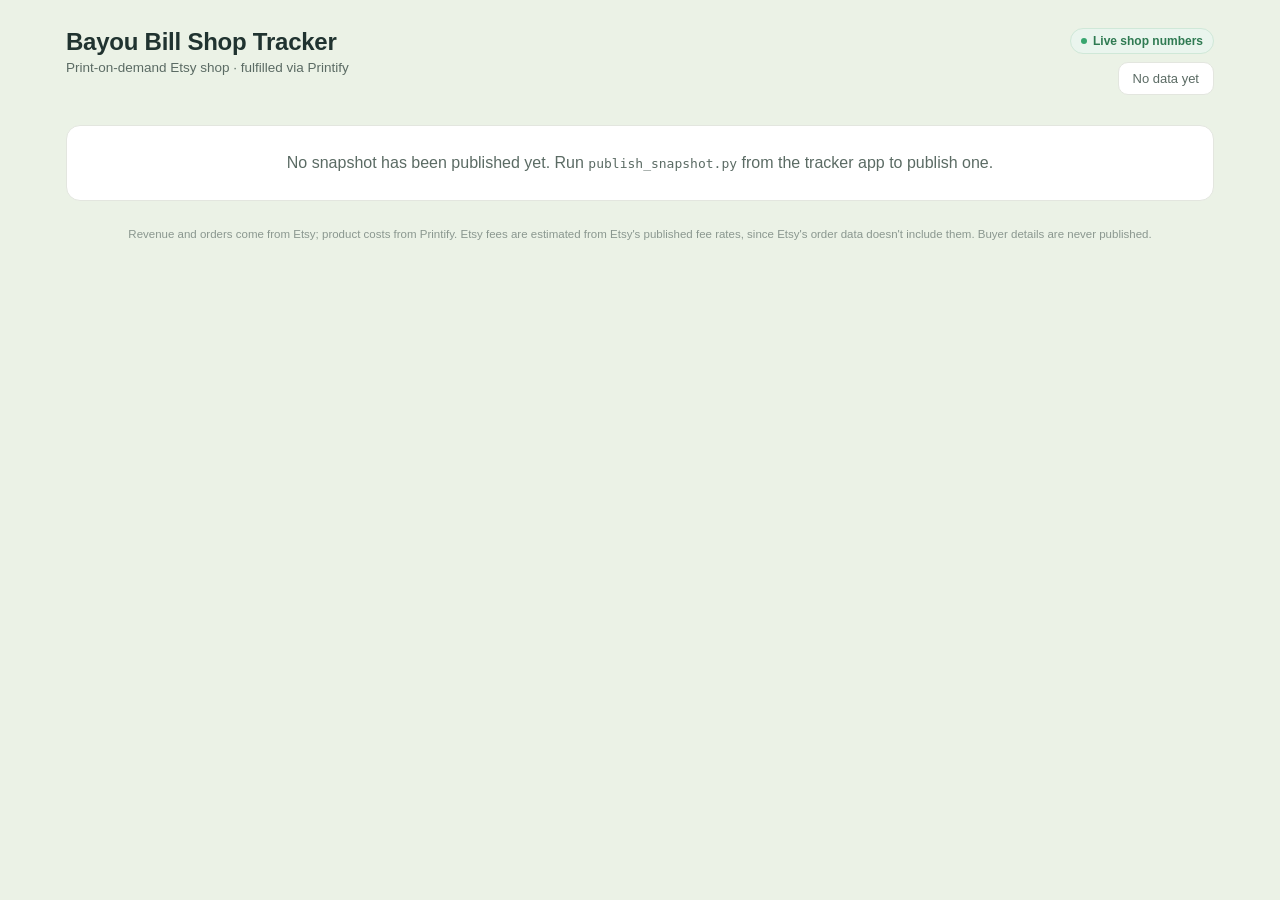
==== index.html @ ec4bc39f "Add public dashboard and snapshot publisher; untrack tracker.db - index.html renders data.json in th" ====
<!DOCTYPE html>
<html lang="en">
<head>
<meta charset="UTF-8">
<meta name="viewport" content="width=device-width, initial-scale=1.0">
<title>Bayou Bill Shop Tracker</title>
<meta name="description" content="Live sales, cost and profit numbers for the Bayou Bill Etsy shop.">
<link rel="icon" href="data:image/svg+xml,%3Csvg xmlns='http://www.w3.org/2000/svg' viewBox='0 0 32 32'%3E%3Crect width='32' height='32' rx='8' fill='%2300859b'/%3E%3Cpath d='M7 22l6-7 5 4 7-9' stroke='%23bce194' stroke-width='3' fill='none' stroke-linecap='round' stroke-linejoin='round'/%3E%3C/svg%3E">
<style>
  :root{
    --sage:#77b28c;
    --dteal:#00859b;
    --cteal:#00bfb8;
    --mgreen:#38a66f;
    --lygreen:#bce194;
    --pteal:#cce7eb;
    --owgreen:#ebf2e6;
    --cream:#f8ecdb;
    --lgray:#d9d9d6;
    --mgray:#b3b3b3;

    --ink:#203330;
    --ink-muted:#5b6b64;
    --ink-faint:#8a978f;
    --card:#ffffff;
    --border:#e3e6df;
  }
  *{box-sizing:border-box;}
  html,body{margin:0;padding:0;}
  body{
    background:var(--owgreen);
    color:var(--ink);
    font-family:-apple-system,BlinkMacSystemFont,"Segoe UI",Roboto,Helvetica,Arial,sans-serif;
    -webkit-font-smoothing:antialiased;
  }
  .wrap{max-width:1180px;margin:0 auto;padding:28px 16px 60px;}

  /* header */
  .header{display:flex;align-items:flex-start;justify-content:space-between;gap:16px;flex-wrap:wrap;margin-bottom:22px;}
  .header h1{font-size:24px;margin:0 0 4px;letter-spacing:-0.01em;}
  .header .sub{color:var(--ink-muted);font-size:13.5px;}
  .header-right{display:flex;flex-direction:column;align-items:flex-end;gap:8px;}
  @media (max-width:600px){ .header-right{align-items:flex-start;} }
  .live-badge{
    display:inline-flex;align-items:center;gap:6px;
    background:#eaf5ee;border:1px solid #cfe8d8;color:#2f7a52;
    font-size:12px;font-weight:600;padding:5px 10px;border-radius:999px;white-space:nowrap;
  }
  .live-badge .dot{width:6px;height:6px;border-radius:50%;background:var(--mgreen);}
  .range-pill{
    background:var(--card);border:1px solid var(--border);border-radius:10px;
    padding:8px 14px;font-size:13px;color:var(--ink-muted);
  }
  .range-pill strong{color:var(--ink);font-weight:600;}
  .updated{font-size:11.5px;color:var(--ink-faint);}

  /* kpi row */
  .kpi-grid{display:grid;grid-template-columns:repeat(6,1fr);gap:12px;margin-bottom:20px;}
  @media (max-width:980px){ .kpi-grid{grid-template-columns:repeat(3,1fr);} }
  @media (max-width:600px){ .kpi-grid{grid-template-columns:repeat(2,1fr);} }
  .kpi{background:var(--card);border:1px solid var(--border);border-radius:14px;padding:14px 14px 12px;}
  .kpi .label{font-size:11.5px;text-transform:uppercase;letter-spacing:.04em;color:var(--ink-faint);font-weight:600;margin-bottom:6px;}
  .kpi .value{font-size:22px;font-weight:700;color:var(--ink);line-height:1.1;font-variant-numeric:tabular-nums;}
  .kpi .delta{margin-top:6px;font-size:12px;color:var(--ink-muted);display:flex;align-items:center;gap:4px;}
  .kpi .delta svg{width:10px;height:10px;fill:var(--ink-faint);}
  .kpi .delta.good svg{fill:var(--mgreen);}
  .kpi .delta.good span{color:#2f7a52;}
  .kpi .delta.bad span{color:#8a6a2f;}

  /* card layout */
  .row{display:grid;grid-template-columns:2fr 1fr;gap:16px;margin-bottom:16px;}
  .row2{display:grid;grid-template-columns:1fr 1fr;gap:16px;margin-bottom:16px;}
  @media (max-width:900px){ .row,.row2{grid-template-columns:1fr;} }
  .card{background:var(--card);border:1px solid var(--border);border-radius:14px;padding:18px 18px 14px;position:relative;min-width:0;}
  .card h3{margin:0 0 2px;font-size:14.5px;font-weight:700;color:var(--ink);}
  .card .card-sub{font-size:12px;color:var(--ink-faint);margin-bottom:12px;}
  .empty{font-size:13px;color:var(--ink-faint);padding:20px 0;text-align:center;}

  /* svg charts */
  .chart-wrap{position:relative;}
  .chart-wrap svg{width:100%;height:auto;display:block;overflow:visible;}
  .gridline{stroke:var(--border);stroke-width:1;}
  .axis-label{fill:var(--ink-faint);font-size:10px;font-family:inherit;}
  .rev-line{fill:none;stroke:var(--dteal);stroke-width:2.5;stroke-linecap:round;stroke-linejoin:round;}
  .hover-dot{fill:var(--dteal);stroke:#fff;stroke-width:2;opacity:0;}
  .crosshair{stroke:var(--mgray);stroke-width:1;stroke-dasharray:3,3;opacity:0;}
  .m-rev{fill:var(--dteal);}
  .m-profit{fill:var(--lygreen);}
  .m-group:hover .m-rev{fill:var(--cteal);}
  .m-group:hover .m-profit{fill:var(--mgreen);}
  .key{display:flex;gap:14px;font-size:12px;color:var(--ink-muted);margin-top:8px;}
  .key span{display:inline-flex;align-items:center;gap:6px;}
  .key i{width:10px;height:10px;border-radius:3px;display:inline-block;}
  .tooltip{
    position:absolute;pointer-events:none;background:var(--ink);color:#fff;font-size:11.5px;
    padding:7px 10px;border-radius:8px;line-height:1.4;opacity:0;transform:translate(-50%,-100%);
    white-space:nowrap;z-index:5;transition:opacity .08s ease;
  }
  .tooltip b{font-weight:700;}
  .tooltip .t-label{color:var(--pteal);font-weight:600;}

  /* bar chart (products) */
  .bar-row{display:flex;align-items:center;gap:10px;margin-bottom:10px;}
  .bar-row:last-child{margin-bottom:0;}
  .bar-name{width:150px;flex:0 0 150px;font-size:12.5px;color:var(--ink);overflow:hidden;text-overflow:ellipsis;white-space:nowrap;}
  @media (max-width:600px){ .bar-name{width:110px;flex-basis:110px;} }
  .bar-track{flex:1;background:var(--owgreen);border-radius:6px;height:20px;min-width:0;}
  .bar-fill{height:100%;border-radius:6px;background:linear-gradient(90deg,var(--mgreen),var(--sage));min-width:2px;}
  .bar-value{font-size:12px;font-weight:700;color:var(--ink);white-space:nowrap;text-align:right;min-width:92px;}
  .bar-value small{display:block;font-weight:500;color:var(--ink-faint);font-size:11px;}

  /* donut */
  .donut-wrap{display:flex;align-items:center;gap:18px;flex-wrap:wrap;}
  #donutChart{flex:0 0 150px;width:150px;height:150px;}
  .donut-center-num{font-size:22px;font-weight:700;fill:var(--ink);}
  .donut-center-lbl{font-size:9.5px;fill:var(--ink-faint);}
  .legend{flex:1;min-width:160px;}
  .legend-item{display:flex;align-items:center;gap:8px;font-size:12.5px;padding:6px 0;border-bottom:1px dashed var(--border);}
  .legend-item:last-child{border-bottom:none;}
  .legend-swatch{width:10px;height:10px;border-radius:3px;flex:0 0 10px;}
  .legend-label{flex:1;color:var(--ink);}
  .legend-count{font-weight:700;color:var(--ink);}
  .legend-pct{color:var(--ink-faint);font-size:11px;width:38px;text-align:right;}

  /* orders table */
  .table-scroll{overflow-x:auto;}
  table{width:100%;border-collapse:collapse;font-size:13px;}
  th{text-align:left;font-size:11px;text-transform:uppercase;letter-spacing:.03em;color:var(--ink-faint);font-weight:600;padding:0 10px 8px;border-bottom:1px solid var(--border);white-space:nowrap;}
  td{padding:9px 10px;border-bottom:1px solid var(--border);color:var(--ink);}
  tr:last-child td{border-bottom:none;}
  td.date{color:var(--ink-muted);white-space:nowrap;font-variant-numeric:tabular-nums;}
  .num{text-align:right;font-variant-numeric:tabular-nums;}
  @media (max-width:600px){ .col-units{display:none;} th,td{padding-left:6px;padding-right:6px;} td.date{white-space:normal;} .status-badge{padding:3px 7px;gap:4px;} }
  .amt{font-weight:700;}
  .status-badge{display:inline-flex;align-items:center;gap:6px;font-size:11.5px;font-weight:600;padding:3px 9px;border-radius:999px;white-space:nowrap;}
  .status-dot{width:7px;height:7px;border-radius:50%;flex:0 0 7px;}
  .status-shipped{background:#eaf5ee;color:#2f7a52;}
  .status-shipped .status-dot{background:var(--mgreen);}
  .status-paid{background:#e2f0f3;color:#00647a;}
  .status-paid .status-dot{background:var(--dteal);}
  .status-unpaid{background:#f0f0ef;color:#6b6b68;}
  .status-unpaid .status-dot{background:var(--mgray);}

  .note{
    background:var(--cream);border:1px solid #ecd9b8;color:#7a5a23;border-radius:10px;
    padding:10px 14px;font-size:12.5px;margin-bottom:16px;
  }
  .foot-note{margin-top:24px;font-size:11.5px;color:var(--ink-faint);text-align:center;line-height:1.6;}
  .error{background:var(--card);border:1px solid var(--border);border-radius:14px;padding:28px;text-align:center;color:var(--ink-muted);}
</style>
</head>
<body>
<div class="wrap">

  <div class="header">
    <div>
      <h1>Bayou Bill Shop Tracker</h1>
      <div class="sub">Print-on-demand Etsy shop &middot; fulfilled via Printify</div>
    </div>
    <div class="header-right">
      <span class="live-badge"><span class="dot"></span>Live shop numbers</span>
      <div class="range-pill" id="rangePill">Loading&hellip;</div>
      <div class="updated" id="updated"></div>
    </div>
  </div>

  <div id="app"></div>

  <div class="foot-note">
    Revenue and orders come from Etsy; product costs from Printify. Etsy fees are
    estimated from Etsy's published fee rates, since Etsy's order data doesn't include
    them. Buyer details are never published.
  </div>
</div>

<script>
const esc = s => String(s ?? '').replace(/[&<>"']/g, c => ({'&':'&amp;','<':'&lt;','>':'&gt;','"':'&quot;',"'":'&#39;'}[c]));
let CUR = 'USD';
const money = (n, dp) => new Intl.NumberFormat('en-US', {style:'currency', currency:CUR,
  minimumFractionDigits: dp ?? 2, maximumFractionDigits: dp ?? 2}).format(n || 0);
const money0 = n => money(n, 0);
const parseDay = s => new Date(s + 'T00:00:00Z');
const fmtDay = (s, opts) => parseDay(s).toLocaleDateString('en-US', {timeZone:'UTC', ...opts});

function delta(cur, prior, {higherIsGood = true, unit = '%'} = {}){
  if (unit === 'pt'){
    const d = cur - prior;
    return {text: `${d >= 0 ? '+' : ''}${d.toFixed(1)}pt`, dir: d, good: higherIsGood ? d >= 0 : d <= 0};
  }
  if (!prior) return {text: cur ? 'new vs prior' : 'no change', dir: 0, good: true};
  const pct = (cur - prior) / Math.abs(prior) * 100;
  return {text: `${pct >= 0 ? '+' : ''}${pct.toFixed(1)}%`, dir: pct, good: higherIsGood ? pct >= 0 : pct <= 0};
}

function renderKpis(k){
  const tiles = [
    {label:'Revenue', value: money0(k.revenue.value), d: delta(k.revenue.value, k.revenue.prior)},
    {label:'Orders', value: k.orders.value.toLocaleString(), d: delta(k.orders.value, k.orders.prior)},
    {label:'Avg Order Value', value: money(k.avg_order_value.value), d: delta(k.avg_order_value.value, k.avg_order_value.prior)},
    {label:'Product Cost', value: money0(k.product_cost.value), d: delta(k.product_cost.value, k.product_cost.prior, {higherIsGood:false})},
    {label:'Est. Etsy Fees', value: money0(k.fees.value), d: delta(k.fees.value, k.fees.prior, {higherIsGood:false})},
    {label:`Net Profit (${k.margin.value.toFixed(1)}% mgn)`, value: money0(k.profit.value), d: delta(k.profit.value, k.profit.prior)},
  ];
  return `<div class="kpi-grid">${tiles.map(t => {
    const arrow = t.d.dir >= 0 ? '<path d="M5 0L10 6H0Z"/>' : '<path d="M5 10L0 4H10Z"/>';
    return `<div class="kpi">
      <div class="label">${esc(t.label)}</div>
      <div class="value">${esc(t.value)}</div>
      <div class="delta ${t.d.good ? 'good' : 'bad'}"><svg viewBox="0 0 10 10">${arrow}</svg><span>${esc(t.d.text)}</span></div>
    </div>`;
  }).join('')}</div>`;
}

function renderLayout(d){
  const f = d.fulfillment;
  const nOrders = f.shipped + f.paid + f.unpaid;
  const note = d.unmapped_units
    ? `<div class="note">${d.unmapped_units} unit${d.unmapped_units === 1 ? '' : 's'} sold in this period
       ${d.unmapped_units === 1 ? 'has' : 'have'} no product cost on file yet, so profit is slightly overstated.</div>`
    : '';
  return `
    ${renderKpis(d.kpis)}
    ${note}
    <div class="row">
      <div class="card">
        <h3>Revenue, last ${d.window.days} days</h3>
        <div class="card-sub">Daily item revenue &middot; hover for detail</div>
        <div class="chart-wrap"><svg id="lineChart" viewBox="0 0 700 220" role="img" aria-label="Daily revenue chart"></svg><div class="tooltip" id="lineTooltip"></div></div>
      </div>
      <div class="card">
        <h3>Order Status</h3>
        <div class="card-sub">${nOrders} order${nOrders === 1 ? '' : 's'} in range</div>
        <div class="donut-wrap"><svg id="donutChart" viewBox="0 0 150 150" role="img" aria-label="Order status"></svg><div class="legend" id="donutLegend"></div></div>
      </div>
    </div>
    <div class="row2">
      <div class="card">
        <h3>Top Products by Revenue</h3>
        <div class="card-sub">Last ${d.window.days} days &middot; revenue and estimated profit</div>
        <div id="barChart"></div>
      </div>
      <div class="card">
        <h3>Monthly Revenue &amp; Profit</h3>
        <div class="card-sub">Last 12 months</div>
        <div class="chart-wrap"><svg id="monthChart" viewBox="0 0 420 200" role="img" aria-label="Monthly revenue and profit"></svg><div class="tooltip" id="monthTooltip"></div></div>
        <div class="key"><span><i style="background:var(--dteal)"></i>Revenue</span><span><i style="background:var(--lygreen)"></i>Profit</span></div>
      </div>
    </div>
    <div class="card">
      <h3>Recent Orders</h3>
      <div class="card-sub">Most recent ${d.recent_orders.length} orders</div>
      <div class="table-scroll"><table>
        <thead><tr><th>Date</th><th>Products</th><th class="num col-units">Units</th><th>Status</th><th class="num">Total</th></tr></thead>
        <tbody id="ordersBody"></tbody>
      </table></div>
    </div>`;
}

// Round an axis max up so its 4 gridlines land on 1/2/2.5/5 x 10^n steps.
function niceMax(v){
  const raw = Math.max(v, 1) / 4, mag = 10 ** Math.floor(Math.log10(raw));
  const step = [1, 2, 2.5, 5, 10].map(m => m * mag).find(x => x >= raw);
  return step * 4;
}
// Size the SVG coordinate space to its rendered width so text stays 10px.
const widthOf = svg => Math.max(300, Math.round(svg.parentElement.clientWidth));

function renderLine(days){
  const svg = document.getElementById('lineChart');
  const tooltip = document.getElementById('lineTooltip');
  const vals = days.map(x => x.revenue);
  const W=widthOf(svg),H=220,padL=48,padR=10,padT=14,padB=24;
  const plotW=W-padL-padR, plotH=H-padT-padB;
  const max = niceMax(Math.max(...vals));
  const xFor = i => padL + (i/(vals.length-1))*plotW;
  const yFor = v => padT + plotH - (v/max)*plotH;
  let h = `<defs><linearGradient id="revGradient" x1="0" y1="0" x2="0" y2="1">
      <stop offset="0%" stop-color="#00bfb8" stop-opacity="0.32"/><stop offset="100%" stop-color="#00bfb8" stop-opacity="0.02"/></linearGradient></defs>`;
  for (let s=0; s<=4; s++){
    const v = max*s/4, y = yFor(v);
    h += `<line class="gridline" x1="${padL}" y1="${y}" x2="${W-padR}" y2="${y}"/>`;
    h += `<text class="axis-label" x="${padL-8}" y="${y+3}" text-anchor="end">${money0(v)}</text>`;
  }
  days.forEach((x,i) => {
    if (i%7===0 || (i===days.length-1 && W > 480))
      h += `<text class="axis-label" x="${xFor(i)}" y="${H-6}" text-anchor="middle">${fmtDay(x.date,{month:'short',day:'numeric'})}</text>`;
  });
  let area = `M ${xFor(0)} ${yFor(0)} `, line = '';
  vals.forEach((v,i) => { area += `L ${xFor(i)} ${yFor(v)} `; line += `${i?'L':'M'} ${xFor(i)} ${yFor(v)} `; });
  area += `L ${xFor(vals.length-1)} ${yFor(0)} Z`;
  h += `<path d="${area}" fill="url(#revGradient)"/><path class="rev-line" d="${line}"/>`;
  h += `<line class="crosshair" id="lcCross" x1="0" y1="${padT}" x2="0" y2="${H-padB}"/><circle class="hover-dot" id="lcDot" r="4.5"/>`;
  h += `<rect id="lcCapture" x="${padL}" y="${padT}" width="${plotW}" height="${plotH}" fill="transparent"/>`;
  svg.setAttribute('viewBox', `0 0 ${W} ${H}`);
  svg.innerHTML = h;

  const cross = document.getElementById('lcCross'), dot = document.getElementById('lcDot');
  const capture = document.getElementById('lcCapture');
  capture.addEventListener('mousemove', e => {
    const rect = svg.getBoundingClientRect();
    let i = Math.round(((((e.clientX-rect.left)/rect.width)*W - padL)/plotW)*(vals.length-1));
    i = Math.max(0, Math.min(vals.length-1, i));
    const x = xFor(i), y = yFor(vals[i]);
    cross.setAttribute('x1',x); cross.setAttribute('x2',x); cross.style.opacity = 1;
    dot.setAttribute('cx',x); dot.setAttribute('cy',y); dot.style.opacity = 1;
    tooltip.style.left = (x*rect.width/W)+'px'; tooltip.style.top = (y*rect.height/H - 10)+'px'; tooltip.style.opacity = 1;
    tooltip.innerHTML = `<span class="t-label">${fmtDay(days[i].date,{weekday:'short',month:'short',day:'numeric'})}</span><br><b>${money(vals[i])}</b> revenue`;
  });
  capture.addEventListener('mouseleave', () => { cross.style.opacity = 0; dot.style.opacity = 0; tooltip.style.opacity = 0; });
}

function renderDonut(f){
  const svg = document.getElementById('donutChart');
  const legend = document.getElementById('donutLegend');
  const segs = [
    {label:'Shipped', count:f.shipped, hex:'#38a66f'},
    {label:'Paid, not shipped', count:f.paid, hex:'#00859b'},
    {label:'Unpaid', count:f.unpaid, hex:'#b3b3b3'},
  ];
  const total = segs.reduce((a,s) => a+s.count, 0);
  const cx=75, cy=75, r=52, ri=32, rad = d => d*Math.PI/180;
  let h = `<circle cx="${cx}" cy="${cy}" r="${(r+ri)/2}" fill="none" stroke="#ebf2e6" stroke-width="${r-ri}"/>`;
  let angle = -90;
  segs.filter(s => s.count).forEach(s => {
    const sweep = Math.min(s.count/total*360, 359.99), a0 = angle, a1 = angle + sweep;
    const pt = (rr,a) => `${cx + rr*Math.cos(rad(a))} ${cy + rr*Math.sin(rad(a))}`;
    const large = sweep > 180 ? 1 : 0;
    h += `<path d="M ${pt(r,a0)} A ${r} ${r} 0 ${large} 1 ${pt(r,a1)} L ${pt(ri,a1)} A ${ri} ${ri} 0 ${large} 0 ${pt(ri,a0)} Z" fill="${s.hex}"><title>${s.label}: ${s.count}</title></path>`;
    angle = a1;
  });
  h += `<text class="donut-center-num" x="${cx}" y="${cy-2}" text-anchor="middle">${total}</text>`;
  h += `<text class="donut-center-lbl" x="${cx}" y="${cy+14}" text-anchor="middle">ORDERS</text>`;
  svg.innerHTML = h;
  legend.innerHTML = segs.map(s => `<div class="legend-item">
      <span class="legend-swatch" style="background:${s.hex}"></span>
      <span class="legend-label">${s.label}</span>
      <span class="legend-count">${s.count}</span>
      <span class="legend-pct">${total ? Math.round(s.count/total*100) : 0}%</span></div>`).join('');
}

function renderProducts(products){
  const el = document.getElementById('barChart');
  if (!products.length){ el.innerHTML = '<div class="empty">No sales in this period yet.</div>'; return; }
  const max = Math.max(...products.map(p => p.revenue)) || 1;
  el.innerHTML = products.map(p => `<div class="bar-row">
      <div class="bar-name" title="${esc(p.name)}">${esc(p.name)}</div>
      <div class="bar-track"><div class="bar-fill" style="width:${(p.revenue/max)*100}%"></div></div>
      <div class="bar-value">${money0(p.revenue)}<small>${money0(p.profit)} profit &middot; ${p.units} sold</small></div>
    </div>`).join('');
}

function renderMonthly(months){
  const svg = document.getElementById('monthChart');
  const tooltip = document.getElementById('monthTooltip');
  if (!months.length){ svg.outerHTML = '<div class="empty">No monthly history yet.</div>'; return; }
  const W=widthOf(svg),H=200,padL=46,padR=6,padT=10,padB=24;
  const plotW=W-padL-padR, plotH=H-padT-padB;
  const lo = Math.min(0, ...months.map(m => m.profit));
  const hi = niceMax(Math.max(...months.map(m => m.revenue)));
  const yFor = v => padT + plotH - ((v-lo)/(hi-lo))*plotH;
  const slot = plotW / months.length, bw = Math.min(16, slot*0.36);
  let h = '';
  for (let s=0; s<=4; s++){
    const v = lo + (hi-lo)*s/4, y = yFor(v);
    h += `<line class="gridline" x1="${padL}" y1="${y}" x2="${W-padR}" y2="${y}"/>`;
    h += `<text class="axis-label" x="${padL-6}" y="${y+3}" text-anchor="end">${money0(v)}</text>`;
  }
  const every = Math.ceil(months.length / Math.floor((W - padL) / 34));
  months.forEach((m,i) => {
    const x = padL + slot*i + slot/2, y0 = yFor(0);
    const bar = (v, dx, cls) => {
      const y = yFor(Math.max(v,0)), hgt = Math.abs(yFor(v) - y0);
      return `<rect class="${cls}" x="${x+dx}" y="${v >= 0 ? y : y0}" width="${bw}" height="${Math.max(hgt, 0.5)}" rx="3"/>`;
    };
    h += `<g class="m-group" data-i="${i}">${bar(m.revenue, -bw-1, 'm-rev')}${bar(m.profit, 1, 'm-profit')}
          <rect x="${padL + slot*i}" y="${padT}" width="${slot}" height="${plotH}" fill="transparent"/></g>`;
    if (i % every === 0 || i === months.length-1)
      h += `<text class="axis-label" x="${x}" y="${H-6}" text-anchor="middle">${fmtDay(m.month+'-01',{month:'short'})}</text>`;
  });
  svg.setAttribute('viewBox', `0 0 ${W} ${H}`);
  svg.innerHTML = h;
  svg.querySelectorAll('.m-group').forEach(g => {
    g.addEventListener('mousemove', e => {
      const m = months[+g.dataset.i], rect = svg.parentElement.getBoundingClientRect();
      tooltip.style.left = (e.clientX-rect.left)+'px'; tooltip.style.top = (e.clientY-rect.top-10)+'px'; tooltip.style.opacity = 1;
      tooltip.innerHTML = `<span class="t-label">${fmtDay(m.month+'-01',{month:'long',year:'numeric'})}</span><br><b>${money0(m.revenue)}</b> revenue &middot; <b>${money0(m.profit)}</b> profit`;
    });
    g.addEventListener('mouseleave', () => { tooltip.style.opacity = 0; });
  });
}

function renderOrders(orders){
  const meta = {shipped:['status-shipped','Shipped'], paid:['status-paid','Paid'], unpaid:['status-unpaid','Unpaid']};
  const body = document.getElementById('ordersBody');
  body.innerHTML = orders.map(o => {
    const [cls, label] = meta[o.status] || meta.unpaid;
    return `<tr>
      <td class="date">${o.date ? fmtDay(o.date,{month:'short',day:'numeric'}) : ''}</td>
      <td>${esc(o.products)}</td>
      <td class="num col-units">${o.units}</td>
      <td><span class="status-badge ${cls}"><span class="status-dot"></span>${label}</span></td>
      <td class="num amt">${money(o.amount)}</td></tr>`;
  }).join('') || '<tr><td colspan="5" class="empty">No orders yet.</td></tr>';
}

async function main(){
  const app = document.getElementById('app');
  let d;
  try {
    const res = await fetch('data.json', {cache:'no-store'});
    if (!res.ok) throw new Error(res.status);
    d = await res.json();
  } catch (e) {
    document.getElementById('rangePill').textContent = 'No data yet';
    app.innerHTML = '<div class="error">No snapshot has been published yet. Run <code>publish_snapshot.py</code> from the tracker app to publish one.</div>';
    return;
  }
  CUR = d.currency || 'USD';
  const w = d.window;
  document.getElementById('rangePill').innerHTML =
    `${fmtDay(w.start,{month:'short',day:'numeric'})}&ndash;${fmtDay(w.end,{month:'short',day:'numeric',year:'numeric'})} &nbsp;&middot;&nbsp; vs. prior ${w.days} days`;
  const gen = new Date(d.generated_at);
  if (!isNaN(gen)) document.getElementById('updated').textContent =
    'Updated ' + gen.toLocaleString('en-US',{month:'short',day:'numeric',hour:'numeric',minute:'2-digit'});
  app.innerHTML = renderLayout(d);
  renderLine(d.daily_revenue);
  renderDonut(d.fulfillment);
  renderProducts(d.top_products);
  renderMonthly(d.monthly);
  renderOrders(d.recent_orders);
  let lastW = innerWidth, t;
  addEventListener('resize', () => {
    if (innerWidth === lastW) return;
    lastW = innerWidth; clearTimeout(t);
    t = setTimeout(() => { renderLine(d.daily_revenue); renderMonthly(d.monthly); }, 150);
  });
}
main();
</script>
</body>
</html>
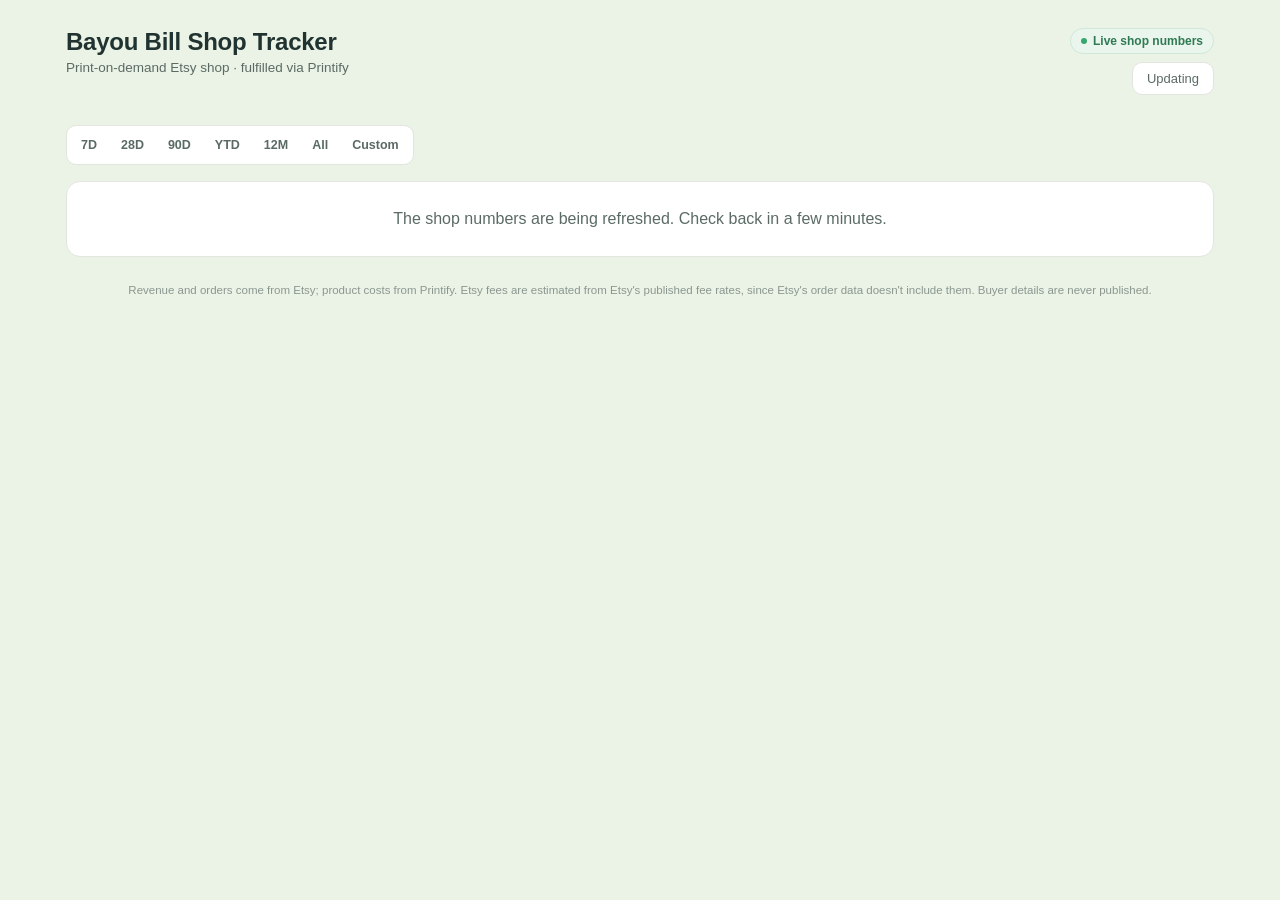
==== commit d80e93db: "Let viewers pick the time period - Snapshot adds history: per-day totals (revenue, cost, fees, order" ====
--- a/index.html
+++ b/index.html
@@ -54,6 +54,24 @@
   .range-pill strong{color:var(--ink);font-weight:600;}
   .updated{font-size:11.5px;color:var(--ink-faint);}
 
+  /* period picker */
+  .controls{display:flex;align-items:center;gap:10px;flex-wrap:wrap;margin-bottom:16px;}
+  .seg{display:inline-flex;background:var(--card);border:1px solid var(--border);border-radius:10px;padding:3px;gap:2px;flex-wrap:wrap;}
+  .seg button{
+    font:inherit;font-size:12.5px;font-weight:600;color:var(--ink-muted);background:none;border:0;
+    padding:6px 11px;border-radius:7px;cursor:pointer;min-height:32px;
+  }
+  .seg button:hover{color:var(--ink);background:var(--owgreen);}
+  .seg button[aria-pressed="true"]{background:var(--dteal);color:#fff;}
+  .seg button:focus-visible,.custom input:focus-visible{outline:2px solid var(--cteal);outline-offset:1px;}
+  .custom{display:none;align-items:center;gap:6px;font-size:12.5px;color:var(--ink-muted);flex-wrap:wrap;}
+  .custom.show{display:inline-flex;}
+  .custom input{
+    font:inherit;font-size:12.5px;color:var(--ink);background:var(--card);
+    border:1px solid var(--border);border-radius:8px;padding:6px 8px;min-height:32px;
+  }
+  .custom .err{color:#8a6a2f;}
+
   /* kpi row */
   .kpi-grid{display:grid;grid-template-columns:repeat(6,1fr);gap:12px;margin-bottom:20px;}
   @media (max-width:980px){ .kpi-grid{grid-template-columns:repeat(3,1fr);} }
@@ -164,6 +182,23 @@
     </div>
   </div>
 
+  <div class="controls" id="controls" hidden>
+    <div class="seg" role="group" aria-label="Time period" id="presets">
+      <button type="button" data-p="7d">7D</button>
+      <button type="button" data-p="28d">28D</button>
+      <button type="button" data-p="90d">90D</button>
+      <button type="button" data-p="ytd">YTD</button>
+      <button type="button" data-p="12m">12M</button>
+      <button type="button" data-p="all">All</button>
+      <button type="button" data-p="custom">Custom</button>
+    </div>
+    <div class="custom" id="custom">
+      <label>From <input type="date" id="from"></label>
+      <label>to <input type="date" id="to"></label>
+      <span class="err" id="customErr" role="status"></span>
+    </div>
+  </div>
+
   <div id="app"></div>
 
   <div class="foot-note">
@@ -187,7 +222,7 @@
     const d = cur - prior;
     return {text: `${d >= 0 ? '+' : ''}${d.toFixed(1)}pt`, dir: d, good: higherIsGood ? d >= 0 : d <= 0};
   }
-  if (!prior) return {text: cur ? 'new vs prior' : 'no change', dir: 0, good: true};
+  if (!prior) return {text: cur ? 'no prior data' : 'no change', dir: 0, good: true, none: true};
   const pct = (cur - prior) / Math.abs(prior) * 100;
   return {text: `${pct >= 0 ? '+' : ''}${pct.toFixed(1)}%`, dir: pct, good: higherIsGood ? pct >= 0 : pct <= 0};
 }
@@ -203,28 +238,30 @@
   ];
   return `<div class="kpi-grid">${tiles.map(t => {
     const arrow = t.d.dir >= 0 ? '<path d="M5 0L10 6H0Z"/>' : '<path d="M5 10L0 4H10Z"/>';
+    const cls = t.d.none ? '' : (t.d.good ? 'good' : 'bad');
+    const icon = t.d.none ? '' : `<svg viewBox="0 0 10 10">${arrow}</svg>`;
     return `<div class="kpi">
       <div class="label">${esc(t.label)}</div>
       <div class="value">${esc(t.value)}</div>
-      <div class="delta ${t.d.good ? 'good' : 'bad'}"><svg viewBox="0 0 10 10">${arrow}</svg><span>${esc(t.d.text)}</span></div>
+      <div class="delta ${cls}">${icon}<span>${esc(t.d.text)}</span></div>
     </div>`;
   }).join('')}</div>`;
 }
 
-function renderLayout(d){
-  const f = d.fulfillment;
+function renderLayout(v){
+  const f = v.fulfillment;
   const nOrders = f.shipped + f.paid + f.unpaid;
-  const note = d.unmapped_units
-    ? `<div class="note">${d.unmapped_units} unit${d.unmapped_units === 1 ? '' : 's'} sold in this period
-       ${d.unmapped_units === 1 ? 'has' : 'have'} no product cost on file yet, so profit is slightly overstated.</div>`
+  const note = v.unmapped_units
+    ? `<div class="note">${v.unmapped_units} unit${v.unmapped_units === 1 ? '' : 's'} sold in this period
+       ${v.unmapped_units === 1 ? 'has' : 'have'} no product cost on file yet, so profit is slightly overstated.</div>`
     : '';
   return `
-    ${renderKpis(d.kpis)}
+    ${renderKpis(v.kpis)}
     ${note}
     <div class="row">
       <div class="card">
-        <h3>Revenue, last ${d.window.days} days</h3>
-        <div class="card-sub">Daily item revenue &middot; hover for detail</div>
+        <h3>Revenue</h3>
+        <div class="card-sub">${v.weekly ? 'Weekly' : 'Daily'} item revenue &middot; ${esc(v.label)} &middot; hover for detail</div>
         <div class="chart-wrap"><svg id="lineChart" viewBox="0 0 700 220" role="img" aria-label="Daily revenue chart"></svg><div class="tooltip" id="lineTooltip"></div></div>
       </div>
       <div class="card">
@@ -236,19 +273,19 @@
     <div class="row2">
       <div class="card">
         <h3>Top Products by Revenue</h3>
-        <div class="card-sub">Last ${d.window.days} days &middot; revenue and estimated profit</div>
+        <div class="card-sub">${esc(v.label)} &middot; revenue and estimated profit</div>
         <div id="barChart"></div>
       </div>
       <div class="card">
         <h3>Monthly Revenue &amp; Profit</h3>
-        <div class="card-sub">Last 12 months</div>
+        <div class="card-sub">${esc(v.monthLabel)}</div>
         <div class="chart-wrap"><svg id="monthChart" viewBox="0 0 420 200" role="img" aria-label="Monthly revenue and profit"></svg><div class="tooltip" id="monthTooltip"></div></div>
         <div class="key"><span><i style="background:var(--dteal)"></i>Revenue</span><span><i style="background:var(--lygreen)"></i>Profit</span></div>
       </div>
     </div>
     <div class="card">
       <h3>Recent Orders</h3>
-      <div class="card-sub">Most recent ${d.recent_orders.length} orders</div>
+      <div class="card-sub">${v.orders.length ? `Most recent ${v.orders.length} of ${v.orderCount} in this period` : 'None in this period'}</div>
       <div class="table-scroll"><table>
         <thead><tr><th>Date</th><th>Products</th><th class="num col-units">Units</th><th>Status</th><th class="num">Total</th></tr></thead>
         <tbody id="ordersBody"></tbody>
@@ -272,7 +309,7 @@
   const W=widthOf(svg),H=220,padL=48,padR=10,padT=14,padB=24;
   const plotW=W-padL-padR, plotH=H-padT-padB;
   const max = niceMax(Math.max(...vals));
-  const xFor = i => padL + (i/(vals.length-1))*plotW;
+  const xFor = i => padL + (vals.length > 1 ? i/(vals.length-1) : 0.5)*plotW;
   const yFor = v => padT + plotH - (v/max)*plotH;
   let h = `<defs><linearGradient id="revGradient" x1="0" y1="0" x2="0" y2="1">
       <stop offset="0%" stop-color="#00bfb8" stop-opacity="0.32"/><stop offset="100%" stop-color="#00bfb8" stop-opacity="0.02"/></linearGradient></defs>`;
@@ -281,8 +318,9 @@
     h += `<line class="gridline" x1="${padL}" y1="${y}" x2="${W-padR}" y2="${y}"/>`;
     h += `<text class="axis-label" x="${padL-8}" y="${y+3}" text-anchor="end">${money0(v)}</text>`;
   }
+  const every = Math.max(1, Math.ceil(days.length / Math.max(2, Math.floor(plotW / 72))));
   days.forEach((x,i) => {
-    if (i%7===0 || (i===days.length-1 && W > 480))
+    if (i % every === 0 || (i === days.length-1 && days.length - 1 - i < every && W > 480 && (days.length-1) % every > every/2))
       h += `<text class="axis-label" x="${xFor(i)}" y="${H-6}" text-anchor="middle">${fmtDay(x.date,{month:'short',day:'numeric'})}</text>`;
   });
   let area = `M ${xFor(0)} ${yFor(0)} `, line = '';
@@ -304,7 +342,10 @@
     cross.setAttribute('x1',x); cross.setAttribute('x2',x); cross.style.opacity = 1;
     dot.setAttribute('cx',x); dot.setAttribute('cy',y); dot.style.opacity = 1;
     tooltip.style.left = (x*rect.width/W)+'px'; tooltip.style.top = (y*rect.height/H - 10)+'px'; tooltip.style.opacity = 1;
-    tooltip.innerHTML = `<span class="t-label">${fmtDay(days[i].date,{weekday:'short',month:'short',day:'numeric'})}</span><br><b>${money(vals[i])}</b> revenue`;
+    const when = days[i].week
+      ? 'Week of ' + fmtDay(days[i].date,{month:'short',day:'numeric',year:'numeric'})
+      : fmtDay(days[i].date,{weekday:'short',month:'short',day:'numeric',year:'numeric'});
+    tooltip.innerHTML = `<span class="t-label">${when}</span><br><b>${money(vals[i])}</b> revenue`;
   });
   capture.addEventListener('mouseleave', () => { cross.style.opacity = 0; dot.style.opacity = 0; tooltip.style.opacity = 0; });
 }
@@ -375,7 +416,7 @@
     h += `<g class="m-group" data-i="${i}">${bar(m.revenue, -bw-1, 'm-rev')}${bar(m.profit, 1, 'm-profit')}
           <rect x="${padL + slot*i}" y="${padT}" width="${slot}" height="${plotH}" fill="transparent"/></g>`;
     if (i % every === 0 || i === months.length-1)
-      h += `<text class="axis-label" x="${x}" y="${H-6}" text-anchor="middle">${fmtDay(m.month+'-01',{month:'short'})}</text>`;
+      h += `<text class="axis-label" x="${x}" y="${H-6}" text-anchor="middle">${fmtDay(m.month+'-01', months.length > 12 ? {month:'short',year:'2-digit'} : {month:'short'})}</text>`;
   });
   svg.setAttribute('viewBox', `0 0 ${W} ${H}`);
   svg.innerHTML = h;
@@ -403,6 +444,103 @@
   }).join('') || '<tr><td colspan="5" class="empty">No orders yet.</td></tr>';
 }
 
+// ---- time period -----------------------------------------------------------
+const DAY = 864e5;
+const iso = t => new Date(t).toISOString().slice(0, 10);
+const addDays = (s, n) => iso(parseDay(s).getTime() + n * DAY);
+const spanDays = (a, b) => Math.round((parseDay(b) - parseDay(a)) / DAY) + 1;
+
+function presetRange(p, first, last){
+  switch (p){
+    case '7d':  return [addDays(last, -6), last];
+    case '90d': return [addDays(last, -89), last];
+    case 'ytd': return [last.slice(0, 4) + '-01-01', last];
+    case '12m': return [addDays(last, -364), last];
+    case 'all': return [first, last];
+    default:    return [addDays(last, -27), last];   // 28d
+  }
+}
+const PRESET_LABEL = {'7d':'Last 7 days','28d':'Last 28 days','90d':'Last 90 days','ytd':'Year to date','12m':'Last 12 months','all':'All time'};
+
+function fmtRange(a, b){
+  const sameYear = a.slice(0, 4) === b.slice(0, 4);
+  return `${fmtDay(a, sameYear ? {month:'short',day:'numeric'} : {month:'short',day:'numeric',year:'numeric'})}–${fmtDay(b,{month:'short',day:'numeric',year:'numeric'})}`;
+}
+
+// Totals for [from, to] from the published per-day history.
+function totals(h, from, to){
+  const t = {revenue:0, cost:0, fees:0, orders:0, units:0, unmapped_units:0, shipped:0, paid:0, unpaid:0};
+  for (const d of h.days) if (d.date >= from && d.date <= to) for (const k in t) t[k] += d[k] || 0;
+  t.profit = t.revenue - t.cost - t.fees;
+  t.margin = t.revenue ? t.profit / t.revenue * 100 : 0;
+  t.aov = t.orders ? t.revenue / t.orders : 0;
+  return t;
+}
+
+function view(d, from, to, label){
+  const h = d.history;
+  const n = spanDays(from, to);
+  const cur = totals(h, from, to);
+  const prior = totals(h, addDays(from, -n), addDays(from, -1));
+  const kv = (a, b) => ({value: a, prior: b});
+
+  // daily series, weekly buckets past ~4 months so the line stays readable
+  const byDay = Object.fromEntries(h.days.map(x => [x.date, x.revenue]));
+  let series = [];
+  for (let i = 0; i < n; i++){ const ds = addDays(from, i); series.push({date: ds, revenue: byDay[ds] || 0}); }
+  const weekly = n > 120;
+  if (weekly){
+    const w = [];
+    series.forEach((x, i) => { if (i % 7 === 0) w.push({date: x.date, revenue: 0, week: true}); w[w.length-1].revenue += x.revenue; });
+    series = w;
+  }
+
+  const agg = new Map();
+  for (const [ds, i, rev, profit, units] of h.product_days){
+    if (ds < from || ds > to) continue;
+    const a = agg.get(i) || {name: h.products[i], revenue: 0, profit: 0, units: 0};
+    a.revenue += rev; a.profit += profit; a.units += units; agg.set(i, a);
+  }
+  const top = [...agg.values()].sort((a, b) => b.revenue - a.revenue).slice(0, 6);
+
+  // months: the selected period when it spans 3+ months, else the last 12
+  const [ty, tm] = to.split('-').map(Number);
+  const back = new Date(Date.UTC(ty, tm - 1 - 11, 1));
+  const mFrom = n >= 90 ? from.slice(0, 7) : iso(back).slice(0, 7);
+  const months = new Map();
+  for (const x of h.days){
+    const m = x.date.slice(0, 7);
+    if (m < mFrom || x.date > to || (n >= 90 && x.date < from)) continue;
+    const a = months.get(m) || {month: m, revenue: 0, profit: 0};
+    a.revenue += x.revenue; a.profit += x.revenue - x.cost - x.fees; months.set(m, a);
+  }
+  const monthList = [...months.values()].sort((a, b) => a.month < b.month ? -1 : 1);
+
+  const inRange = h.orders.filter(o => o.date >= from && o.date <= to);
+  return {
+    label, weekly, series, top,
+    monthly: monthList,
+    monthLabel: n >= 90 ? label : 'Last 12 months',
+    kpis: {
+      revenue: kv(cur.revenue, prior.revenue), orders: kv(cur.orders, prior.orders),
+      avg_order_value: kv(cur.aov, prior.aov), product_cost: kv(cur.cost, prior.cost),
+      fees: kv(cur.fees, prior.fees), profit: kv(cur.profit, prior.profit), margin: kv(cur.margin, prior.margin),
+    },
+    fulfillment: {shipped: cur.shipped, paid: cur.paid, unpaid: cur.unpaid},
+    unmapped_units: cur.unmapped_units,
+    orders: inRange.slice(0, 10), orderCount: inRange.length,
+  };
+}
+
+function readHash(first, last){
+  const h = decodeURIComponent(location.hash.slice(1));
+  const m = h.match(/^(\d{4}-\d{2}-\d{2})\.\.(\d{4}-\d{2}-\d{2})$/);
+  if (m && m[1] <= m[2]) return {p: 'custom', from: m[1], to: m[2]};
+  const p = PRESET_LABEL[h] ? h : '28d';
+  const [from, to] = presetRange(p, first, last);
+  return {p, from, to};
+}
+
 async function main(){
   const app = document.getElementById('app');
   let d;
@@ -416,23 +554,69 @@
     return;
   }
   CUR = d.currency || 'USD';
-  const w = d.window;
-  document.getElementById('rangePill').innerHTML =
-    `${fmtDay(w.start,{month:'short',day:'numeric'})}&ndash;${fmtDay(w.end,{month:'short',day:'numeric',year:'numeric'})} &nbsp;&middot;&nbsp; vs. prior ${w.days} days`;
+  if (!d.history){
+    document.getElementById('rangePill').textContent = 'Updating';
+    app.innerHTML = '<div class="error">The shop numbers are being refreshed. Check back in a few minutes.</div>';
+    return;
+  }
   const gen = new Date(d.generated_at);
   if (!isNaN(gen)) document.getElementById('updated').textContent =
     'Updated ' + gen.toLocaleString('en-US',{month:'short',day:'numeric',hour:'numeric',minute:'2-digit'});
-  app.innerHTML = renderLayout(d);
-  renderLine(d.daily_revenue);
-  renderDonut(d.fulfillment);
-  renderProducts(d.top_products);
-  renderMonthly(d.monthly);
-  renderOrders(d.recent_orders);
+
+  const last = d.window.end;
+  const first = d.history.days.length ? d.history.days[0].date : d.window.start;
+  const fromIn = document.getElementById('from'), toIn = document.getElementById('to');
+  const custom = document.getElementById('custom'), err = document.getElementById('customErr');
+  for (const el of [fromIn, toIn]){ el.min = first; el.max = last; }
+  document.getElementById('controls').hidden = false;
+
+  let state = readHash(first, last), v;
+  function render(){
+    const {p, from, to} = state;
+    const label = p === 'custom' ? fmtRange(from, to) : PRESET_LABEL[p];
+    document.querySelectorAll('#presets button').forEach(b => b.setAttribute('aria-pressed', String(b.dataset.p === p)));
+    custom.classList.toggle('show', p === 'custom');
+    fromIn.value = from; toIn.value = to; err.textContent = '';
+    const n = spanDays(from, to);
+    document.getElementById('rangePill').innerHTML =
+      `${fmtRange(from, to)} &nbsp;&middot;&nbsp; vs. prior ${n} day${n === 1 ? '' : 's'}`;
+    v = view(d, from, to, label);
+    app.innerHTML = renderLayout(v);
+    renderLine(v.series);
+    renderDonut(v.fulfillment);
+    renderProducts(v.top);
+    renderMonthly(v.monthly);
+    renderOrders(v.orders);
+  }
+  function go(next){
+    state = next;
+    const hash = next.p === 'custom' ? `${next.from}..${next.to}` : next.p;
+    history.replaceState(null, '', '#' + hash);
+    render();
+  }
+
+  document.getElementById('presets').addEventListener('click', e => {
+    const p = e.target.closest('button')?.dataset.p;
+    if (!p) return;
+    if (p === 'custom') return go({p, from: state.from, to: state.to});
+    const [from, to] = presetRange(p, first, last);
+    go({p, from, to});
+  });
+  const onDate = () => {
+    if (!fromIn.value || !toIn.value) return;
+    if (fromIn.value > toIn.value){ err.textContent = 'Start date is after end date.'; return; }
+    go({p: 'custom', from: fromIn.value, to: toIn.value});
+  };
+  fromIn.addEventListener('change', onDate);
+  toIn.addEventListener('change', onDate);
+  addEventListener('hashchange', () => { state = readHash(first, last); render(); });
+
+  render();
   let lastW = innerWidth, t;
   addEventListener('resize', () => {
     if (innerWidth === lastW) return;
     lastW = innerWidth; clearTimeout(t);
-    t = setTimeout(() => { renderLine(d.daily_revenue); renderMonthly(d.monthly); }, 150);
+    t = setTimeout(() => { renderLine(v.series); renderMonthly(v.monthly); }, 150);
   });
 }
 main();
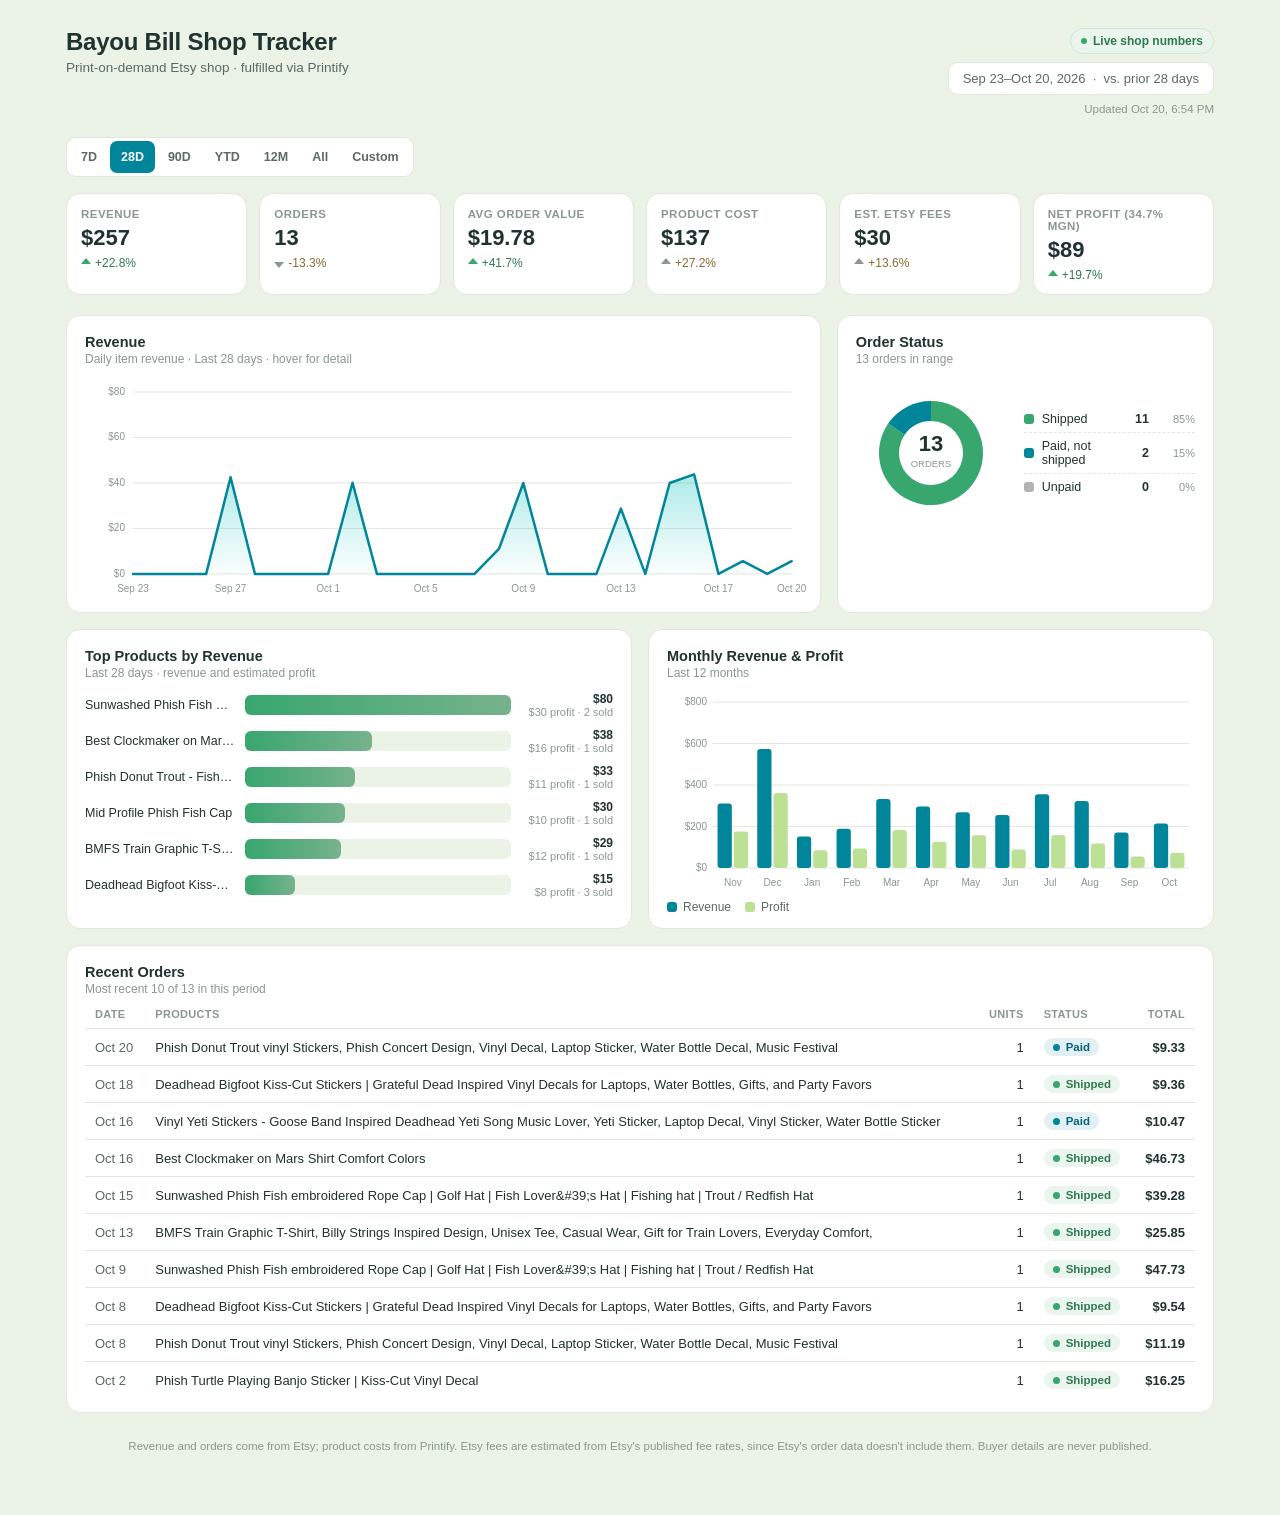
==== commit a8c0182f: "Add sales tax documents: Louisiana worksheet, sales by state, order CSV - Etsy connector stores ship" ====
--- a/index.html
+++ b/index.html
@@ -165,6 +165,46 @@
   }
   .foot-note{margin-top:24px;font-size:11.5px;color:var(--ink-faint);text-align:center;line-height:1.6;}
   .error{background:var(--card);border:1px solid var(--border);border-radius:14px;padding:28px;text-align:center;color:var(--ink-muted);}
+
+  /* sales tax */
+  #taxCard{margin-top:16px;}
+  .tax-head{display:flex;justify-content:space-between;align-items:flex-start;gap:12px;flex-wrap:wrap;margin-bottom:14px;}
+  .tax-controls{display:flex;align-items:flex-end;gap:10px;flex-wrap:wrap;}
+  .tax-controls label{display:flex;flex-direction:column;gap:4px;font-size:11px;font-weight:600;text-transform:uppercase;letter-spacing:.03em;color:var(--ink-faint);}
+  .tax-controls select,.tax-controls input{
+    font:inherit;font-size:13px;color:var(--ink);background:var(--card);
+    border:1px solid var(--border);border-radius:8px;padding:6px 8px;min-height:34px;
+  }
+  .tax-controls input{width:90px;}
+  .tax-actions{display:flex;gap:8px;flex-wrap:wrap;margin-bottom:14px;}
+  .btn{
+    font:inherit;font-size:12.5px;font-weight:600;border-radius:9px;padding:7px 12px;min-height:34px;cursor:pointer;
+    border:1px solid var(--border);background:var(--card);color:var(--ink);
+  }
+  .btn:hover{background:var(--owgreen);}
+  .btn.primary{background:var(--dteal);border-color:var(--dteal);color:#fff;}
+  .btn.primary:hover{background:#007386;}
+  .btn:focus-visible,.tax-controls select:focus-visible,.tax-controls input:focus-visible{outline:2px solid var(--cteal);outline-offset:1px;}
+  .ws td{padding:8px 10px;}
+  .ws .ln{width:28px;color:var(--ink-faint);font-variant-numeric:tabular-nums;}
+  .ws tr.total td{font-weight:700;border-top:1px solid var(--ink-faint);}
+  .ws tr.due td{font-weight:700;background:var(--owgreen);}
+  .ws tr.ref td{color:var(--ink-muted);font-size:12px;}
+  .ws tr.sub td.num{color:var(--ink-muted);}
+  .tax-grid{display:grid;grid-template-columns:1fr 1fr;gap:16px;margin-top:16px;}
+  @media (max-width:900px){ .tax-grid{grid-template-columns:1fr;} }
+  .tax-grid h4{margin:0 0 8px;font-size:13px;}
+  @media (max-width:600px){ .col-phone-hide{display:none;} }
+  .tax-scroll{max-height:320px;overflow:auto;}
+  .tax-flag{margin-top:12px;font-size:12.5px;background:var(--cream);border:1px solid #ecd9b8;color:#7a5a22;border-radius:8px;padding:9px 11px;}
+  .tax-notes{margin:14px 0 0;font-size:11.5px;color:var(--ink-muted);line-height:1.55;padding-left:18px;}
+  @media print{
+    body{background:#fff;}
+    body.print-tax .wrap > :not(#taxCard){display:none !important;}
+    body.print-tax #taxCard{margin:0;border:none;padding:0;}
+    .no-print{display:none !important;}
+    .tax-scroll{max-height:none;overflow:visible;}
+  }
 </style>
 </head>
 <body>
@@ -201,6 +241,50 @@
 
   <div id="app"></div>
 
+  <div class="card" id="taxCard" hidden>
+    <div class="tax-head">
+      <div>
+        <h3>Sales Tax Documents</h3>
+        <div class="card-sub" style="margin-bottom:0;">Louisiana return worksheet and sales by state for <strong id="taxLabel"></strong></div>
+      </div>
+      <div class="tax-controls no-print">
+        <label>Filing period<select id="taxPeriod"></select></label>
+        <label>State rate %<input type="number" id="taxStateRate" step="0.01" min="0" value="5.00" inputmode="decimal"></label>
+        <label>Parish rate %<input type="number" id="taxLocalRate" step="0.01" min="0" placeholder="e.g. 4.45" inputmode="decimal"></label>
+      </div>
+    </div>
+    <div class="tax-actions no-print">
+      <button class="btn" type="button" id="dlWorksheet">Worksheet CSV</button>
+      <button class="btn" type="button" id="dlStates">Sales by state CSV</button>
+      <button class="btn" type="button" id="dlOrders">Order detail CSV</button>
+      <button class="btn primary" type="button" id="printTax">Print / Save PDF</button>
+    </div>
+    <div class="table-scroll"><table class="ws"><tbody id="taxWorksheet"></tbody></table></div>
+    <div id="taxFlag"></div>
+    <div class="tax-grid">
+      <div>
+        <h4>Sales by ship-to state</h4>
+        <div class="tax-scroll"><table>
+          <thead><tr><th>State</th><th class="num">Orders</th><th class="num">Sales</th><th class="num col-phone-hide">Shipping</th><th class="num">Tax collected</th></tr></thead>
+          <tbody id="taxStates"></tbody>
+        </table></div>
+      </div>
+      <div>
+        <h4>Louisiana sales by city / ZIP</h4>
+        <div class="tax-scroll"><table>
+          <thead><tr><th>City</th><th>ZIP</th><th class="num col-phone-hide">Orders</th><th class="num">Sales</th><th class="num">Tax collected</th></tr></thead>
+          <tbody id="taxPlaces"></tbody>
+        </table></div>
+      </div>
+    </div>
+    <ul class="tax-notes">
+      <li>Sales are item value less discounts, plus shipping, less refunds (a refund also backs out its share of the tax). Confirm with your preparer whether separately stated shipping is taxable on your returns.</li>
+      <li>Etsy is a marketplace facilitator. It collects and remits Louisiana state and local sales tax on Etsy orders, so those sales normally appear as deductions on your return rather than as tax you owe.</li>
+      <li>Line 5 covers Louisiana sales where Etsy recorded no sales tax. Check each one before you file.</li>
+      <li>This worksheet helps you prepare your returns but isn't tax advice. Check rates and filing requirements with the Louisiana Department of Revenue and your parish collector.</li>
+    </ul>
+  </div>
+
   <div class="foot-note">
     Revenue and orders come from Etsy; product costs from Printify. Etsy fees are
     estimated from Etsy's published fee rates, since Etsy's order data doesn't include
@@ -208,6 +292,7 @@
   </div>
 </div>
 
+<script src="tax.js"></script>
 <script>
 const esc = s => String(s ?? '').replace(/[&<>"']/g, c => ({'&':'&amp;','<':'&lt;','>':'&gt;','"':'&quot;',"'":'&#39;'}[c]));
 let CUR = 'USD';
@@ -541,6 +626,113 @@
   return {p, from, to};
 }
 
+// ---- sales tax documents -----------------------------------------------------
+const store = {
+  get(k){ try { return localStorage.getItem(k); } catch (e) { return null; } },
+  set(k, val){ try { localStorage.setItem(k, val); } catch (e) {} },
+};
+
+function download(name, text){
+  const url = URL.createObjectURL(new Blob([text], {type: 'text/csv;charset=utf-8'}));
+  const a = Object.assign(document.createElement('a'), {href: url, download: name});
+  document.body.appendChild(a); a.click(); a.remove();
+  setTimeout(() => URL.revokeObjectURL(url), 1000);
+}
+
+function renderTax(d){
+  const T = window.BayouTax;
+  const orders = (d.tax && d.tax.orders) || [];
+  const card = document.getElementById('taxCard');
+  if (!T || !orders.length) return;
+  card.hidden = false;
+
+  const $ = id => document.getElementById(id);
+  const periodEl = $('taxPeriod'), stateEl = $('taxStateRate'), localEl = $('taxLocalRate');
+  const periods = T.periods(orders);
+  const groups = [['month', 'Months'], ['quarter', 'Quarters'], ['year', 'Years']];
+  periodEl.innerHTML = groups.map(([kind, label]) =>
+    `<optgroup label="${label}">${periods.filter(p => p.kind === kind)
+      .map(p => `<option value="${p.key}">${p.label}</option>`).join('')}</optgroup>`).join('');
+  const saved = store.get('bb.taxPeriod');
+  if (saved && periods.some(p => p.key === saved)) periodEl.value = saved;
+  if (store.get('bb.stateRate') != null) stateEl.value = store.get('bb.stateRate');
+  if (store.get('bb.localRate') != null) localEl.value = store.get('bb.localRate');
+
+  const pct = n => (n * 100).toFixed(2).replace(/\.?0+$/, '') + '%';
+  const rate = el => { const v = parseFloat(el.value); return isFinite(v) && v >= 0 ? v / 100 : null; };
+  let cur;
+
+  function compute(){
+    const p = periods.find(x => x.key === periodEl.value) || periods[0];
+    const r = T.worksheet(orders, p.from, p.to, rate(stateEl) ?? 0, rate(localEl));
+    const lines = [
+      ['1', 'Total sales, all destinations (net of discounts & refunds)', r.total, ''],
+      ['2', 'Less: sales shipped outside Louisiana', -r.outOfState, 'sub'],
+      ['3', 'Louisiana sales', r.laSales, 'total'],
+      ['4', 'Less: marketplace facilitator sales (Etsy collected & remitted tax)', -r.mf, 'sub'],
+      ['5', 'Louisiana sales with no tax collected', r.noTax, 'total'],
+      ['6', `Est. state sales tax on line 5 @ ${pct(r.stateRate)}`, r.stateDue, 'due'],
+      ['7', r.localRate == null ? 'Est. parish sales tax on line 5 (enter parish rate)' : `Est. parish sales tax on line 5 @ ${pct(r.localRate)}`, r.localDue, 'due'],
+      ['', 'For reference: Louisiana sales tax Etsy collected & remitted', r.etsyLaTax, 'ref'],
+      ['', 'For reference: refunds backed out of sales', r.refunds, 'ref'],
+    ];
+    cur = {p, r, lines, states: T.byState(orders, p.from, p.to), places: T.laPlaces(orders, p.from, p.to)};
+    return cur;
+  }
+
+  function draw(){
+    const {p, r, lines, states, places} = compute();
+    $('taxLabel').textContent = p.label;
+    $('taxWorksheet').innerHTML = lines.map(([ln, label, amt, cls]) =>
+      `<tr class="${cls}"><td class="ln">${ln}</td><td>${esc(label)}</td><td class="num">${amt == null ? '&mdash;' : money(amt)}</td></tr>`).join('');
+    $('taxFlag').innerHTML = r.noTaxCount
+      ? `<div class="tax-flag"><b>${r.noTaxCount} Louisiana order${r.noTaxCount > 1 ? 's' : ''}</b> had no sales tax recorded by Etsy (line 5). Check whether ${r.noTaxCount > 1 ? 'they were' : 'it was'} tax-exempt before you file.</div>`
+      : '';
+    const unknown = states.find(s => s.state === '(unknown)');
+    if (unknown) $('taxFlag').innerHTML += `<div class="tax-flag">${unknown.orders} order${unknown.orders > 1 ? 's have' : ' has'} no ship-to state yet. ${unknown.orders > 1 ? 'They fill' : 'It fills'} in on the next sync.</div>`;
+    $('taxStates').innerHTML = states.map(s =>
+      `<tr><td>${esc(s.state)}</td><td class="num">${s.orders}</td><td class="num">${money(s.sales)}</td><td class="num col-phone-hide">${money(s.shipping)}</td><td class="num">${money(s.tax)}</td></tr>`).join('')
+      || '<tr><td colspan="5" class="empty">No sales in this period.</td></tr>';
+    $('taxPlaces').innerHTML = places.map(c =>
+      `<tr><td>${esc(c.city)}</td><td>${esc(c.zip)}</td><td class="num col-phone-hide">${c.orders}</td><td class="num">${money(c.sales)}</td><td class="num">${money(c.tax)}</td></tr>`).join('')
+      || '<tr><td colspan="5" class="empty">No Louisiana sales in this period.</td></tr>';
+  }
+
+  periodEl.addEventListener('change', () => { store.set('bb.taxPeriod', periodEl.value); draw(); });
+  stateEl.addEventListener('input', () => { store.set('bb.stateRate', stateEl.value); draw(); });
+  localEl.addEventListener('input', () => { store.set('bb.localRate', localEl.value); draw(); });
+
+  const fname = kind => `bayou-bill-${kind}-${cur.p.key}.csv`;
+  const n2 = v => v == null ? '' : v.toFixed(2);
+  $('dlWorksheet').addEventListener('click', () => download(fname('la-sales-tax-worksheet'), T.toCSV([
+    [`Louisiana sales tax worksheet: ${cur.p.label} (${cur.p.from} to ${cur.p.to})`],
+    ['Line', 'Description', 'Amount'],
+    ...cur.lines.map(([ln, label, amt]) => [ln, label, n2(amt)]),
+    [],
+    ['Louisiana city', 'ZIP', 'Orders', 'Sales', 'Tax collected by Etsy'],
+    ...cur.places.map(c => [c.city, c.zip, c.orders, n2(c.sales), n2(c.tax)]),
+  ])));
+  $('dlStates').addEventListener('click', () => download(fname('sales-by-state'), T.toCSV([
+    ['State', 'Orders', 'Sales (net of discounts & refunds, incl. shipping)', 'Shipping', 'Tax collected by Etsy'],
+    ...cur.states.map(s => [s.state, s.orders, n2(s.sales), n2(s.shipping), n2(s.tax)]),
+  ])));
+  $('dlOrders').addEventListener('click', () => download(fname('order-detail'), T.toCSV([
+    ['Sale date', 'Ship state', 'Country', 'City (LA only)', 'ZIP (LA only)', 'Item value', 'Discount',
+     'Shipping', 'Sales tax (Etsy)', 'Order total', 'Refunds', 'Net sales', 'Category'],
+    ...cur.r.list.slice().sort((a, b) => a.date < b.date ? -1 : 1).map(o => [
+      o.date, o.state, o.country, o.city || '', o.zip || '', n2(o.items), n2(o.discount), n2(o.shipping),
+      n2(o.tax), n2(o.total), n2(o.refunds), n2(o.net),
+      {mf: 'LA - Etsy collected', notax: 'LA - no tax collected', oos: 'Out of state'}[o.cat]]),
+  ])));
+  $('printTax').addEventListener('click', () => {
+    document.body.classList.add('print-tax');
+    addEventListener('afterprint', () => document.body.classList.remove('print-tax'), {once: true});
+    print();
+  });
+
+  draw();
+}
+
 async function main(){
   const app = document.getElementById('app');
   let d;
@@ -612,6 +804,7 @@
   addEventListener('hashchange', () => { state = readHash(first, last); render(); });
 
   render();
+  renderTax(d);
   let lastW = innerWidth, t;
   addEventListener('resize', () => {
     if (innerWidth === lastW) return;
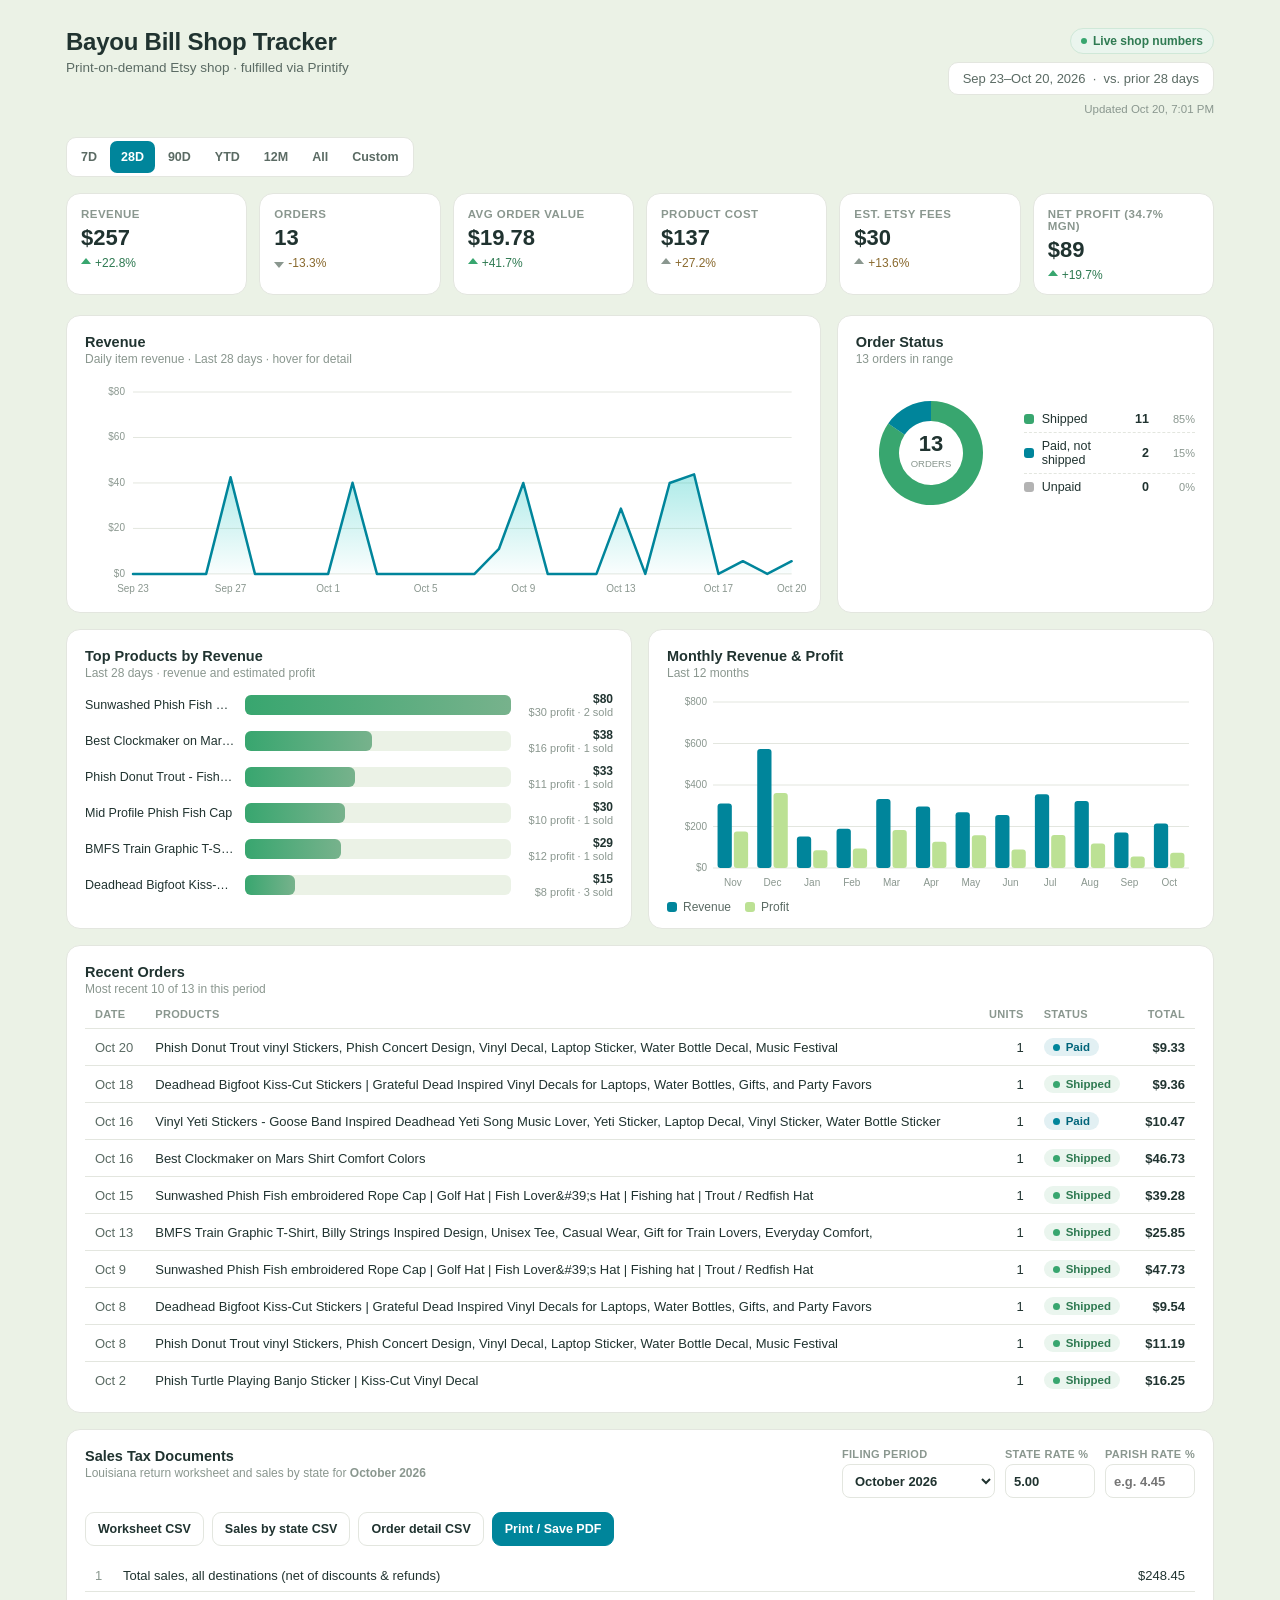
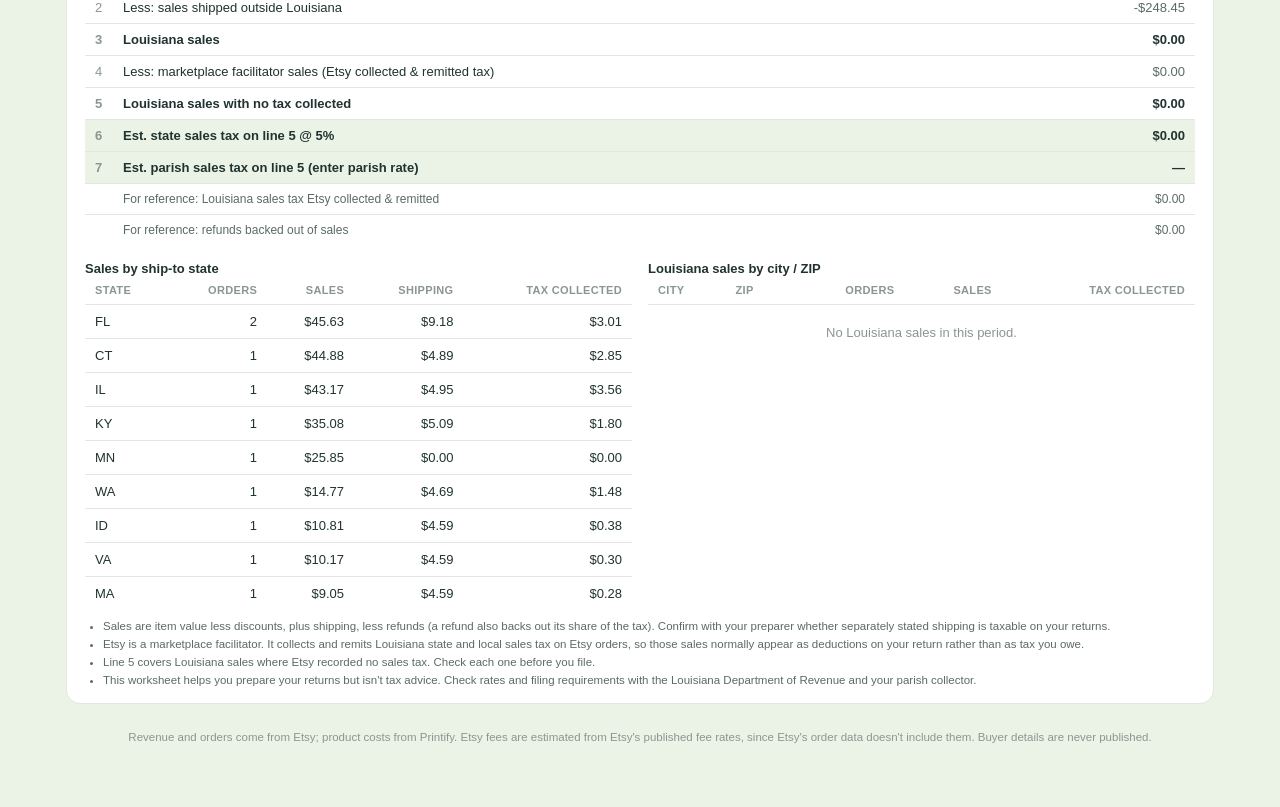
==== commit 41217ba3: "Add an All time filing period to the sales tax documents Exports every order (worksheet, sales by st" ====
--- a/index.html
+++ b/index.html
@@ -649,7 +649,7 @@
   const $ = id => document.getElementById(id);
   const periodEl = $('taxPeriod'), stateEl = $('taxStateRate'), localEl = $('taxLocalRate');
   const periods = T.periods(orders);
-  const groups = [['month', 'Months'], ['quarter', 'Quarters'], ['year', 'Years']];
+  const groups = [['month', 'Months'], ['quarter', 'Quarters'], ['year', 'Years'], ['all', 'All time']];
   periodEl.innerHTML = groups.map(([kind, label]) =>
     `<optgroup label="${label}">${periods.filter(p => p.kind === kind)
       .map(p => `<option value="${p.key}">${p.label}</option>`).join('')}</optgroup>`).join('');
